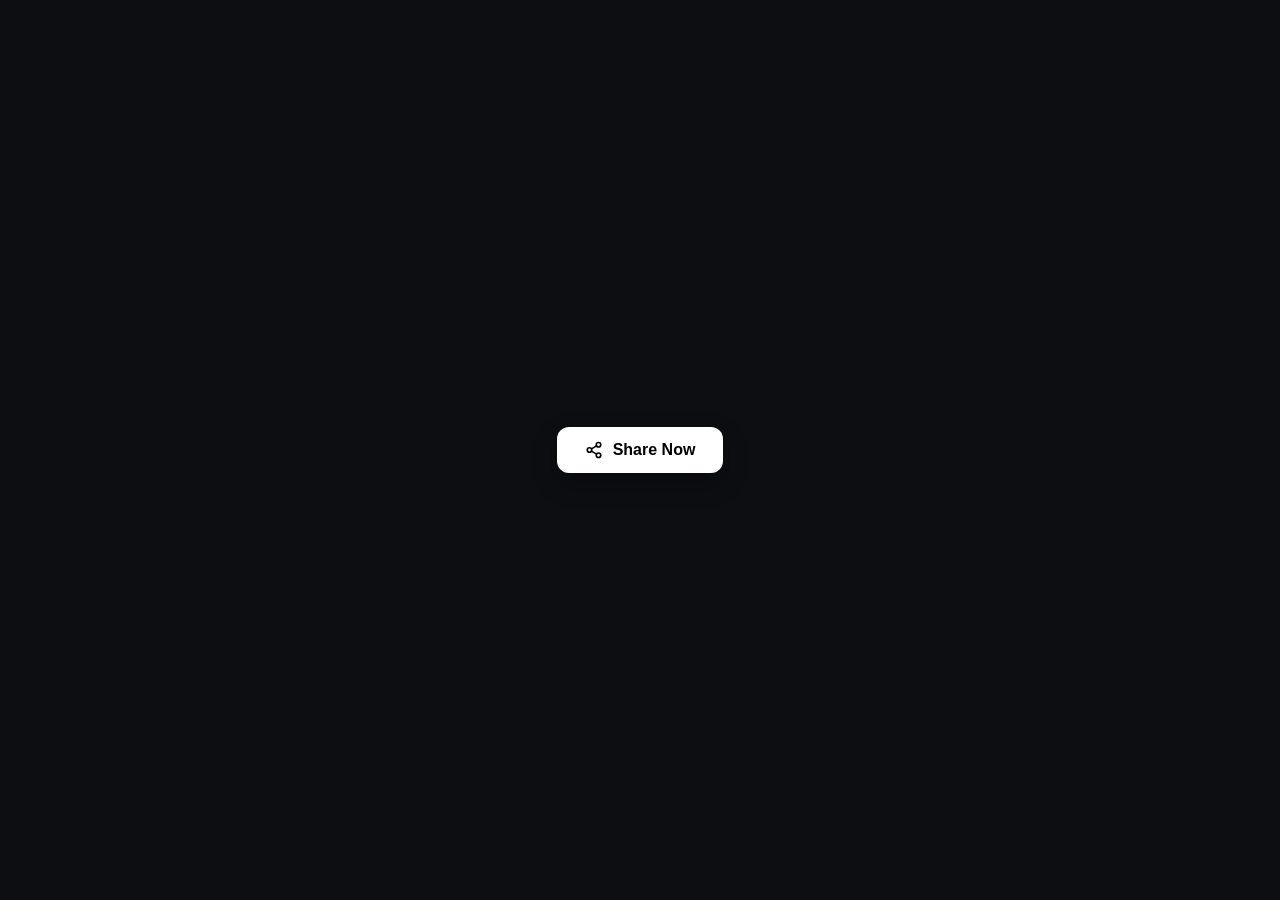
==== share.html @ e338cd95 "Create share.html" ====
<!DOCTYPE html>
<html lang="en">
<head>
    <meta charset="UTF-8">
    <meta name="viewport" content="width=device-width, initial-scale=1.0">
    <title>Share Button</title>
    <style>
        * {
            box-sizing: border-box;
            margin: 0;
            padding: 0;
        }

        body {
            display: flex;
            justify-content: center;
            align-items: center;
            min-height: 100vh;
            background-color: #0d0e12;
            font-family: -apple-system, BlinkMacSystemFont, "Segoe UI", Roboto, sans-serif;
        }

        .share-btn {
            display: inline-flex;
            align-items: center;
            justify-content: center;
            gap: 10px;
            background-color: #ffffff;
            color: #000000;
            border: none;
            padding: 14px 28px;
            font-size: 16px;
            font-weight: 600;
            border-radius: 12px;
            cursor: pointer;
            transition: all 0.2s ease;
            user-select: none;
            -webkit-user-select: none;
            touch-action: manipulation;
            box-shadow: 0 10px 25px rgba(0, 0, 0, 0.3);
        }

        .share-btn:hover {
            background-color: #f1f5f9;
            transform: translateY(-1px);
        }

        .share-btn:active {
            transform: scale(0.98);
        }

        .share-btn.copied {
            background-color: #22c55e !important;
            color: #ffffff !important;
        }

        .share-btn svg {
            width: 18px;
            height: 18px;
            fill: none;
            stroke: currentColor;
            stroke-width: 2.2;
            stroke-linecap: round;
            stroke-linejoin: round;
        }
    </style>
</head>
<body>

    <button class="share-btn" id="shareBtn">
        <svg viewBox="0 0 24 24">
            <circle cx="18" cy="5" r="3"></circle>
            <circle cx="6" cy="12" r="3"></circle>
            <circle cx="18" cy="19" r="3"></circle>
            <line x1="8.59" y1="13.51" x2="15.42" y2="17.49"></line>
            <line x1="15.41" y1="6.51" x2="8.59" y2="10.49"></line>
        </svg>
        <span id="btnText">Share Now</span>
    </button>

    <script>
        function getValidUrl() {
            try {
                const currentUrl = window.location.href;
                if (currentUrl.startsWith('http://') || currentUrl.startsWith('https://')) {
                    return currentUrl;
                }
            } catch (e) {}
            return 'https://example.com';
        }

        const shareData = {
            title: 'Mirage Innovation',
            text: 'Discover the foundation of innovation.',
            url: getValidUrl()
        };

        const shareBtn = document.getElementById('shareBtn');
        const btnText = document.getElementById('btnText');

        shareBtn.addEventListener('click', async () => {
            // Trigger Native Share Sheet (Mobile / Supported Browsers)
            if (navigator.share) {
                try {
                    await navigator.share(shareData);
                    return;
                } catch (err) {
                    if (err.name === 'AbortError') return;
                }
            }

            // Copy Fallback 1: Clipboard API
            if (navigator.clipboard && window.isSecureContext) {
                try {
                    await navigator.clipboard.writeText(`${shareData.text}\n${shareData.url}`);
                    triggerSuccess();
                    return;
                } catch (err) {}
            }

            // Copy Fallback 2: Legacy Copy Method
            try {
                const textarea = document.createElement('textarea');
                textarea.value = `${shareData.text}\n${shareData.url}`;
                textarea.style.position = 'fixed';
                textarea.style.opacity = '0';
                document.body.appendChild(textarea);
                textarea.focus();
                textarea.select();
                document.execCommand('copy');
                document.body.removeChild(textarea);
                triggerSuccess();
            } catch (err) {
                alert('Copying link failed.');
            }
        });

        function triggerSuccess() {
            const originalText = btnText.textContent;
            btnText.textContent = 'Link Copied!';
            shareBtn.classList.add('copied');
            
            setTimeout(() => {
                btnText.textContent = originalText;
                shareBtn.classList.remove('copied');
            }, 2000);
        }
    </script>

</body>
</html>
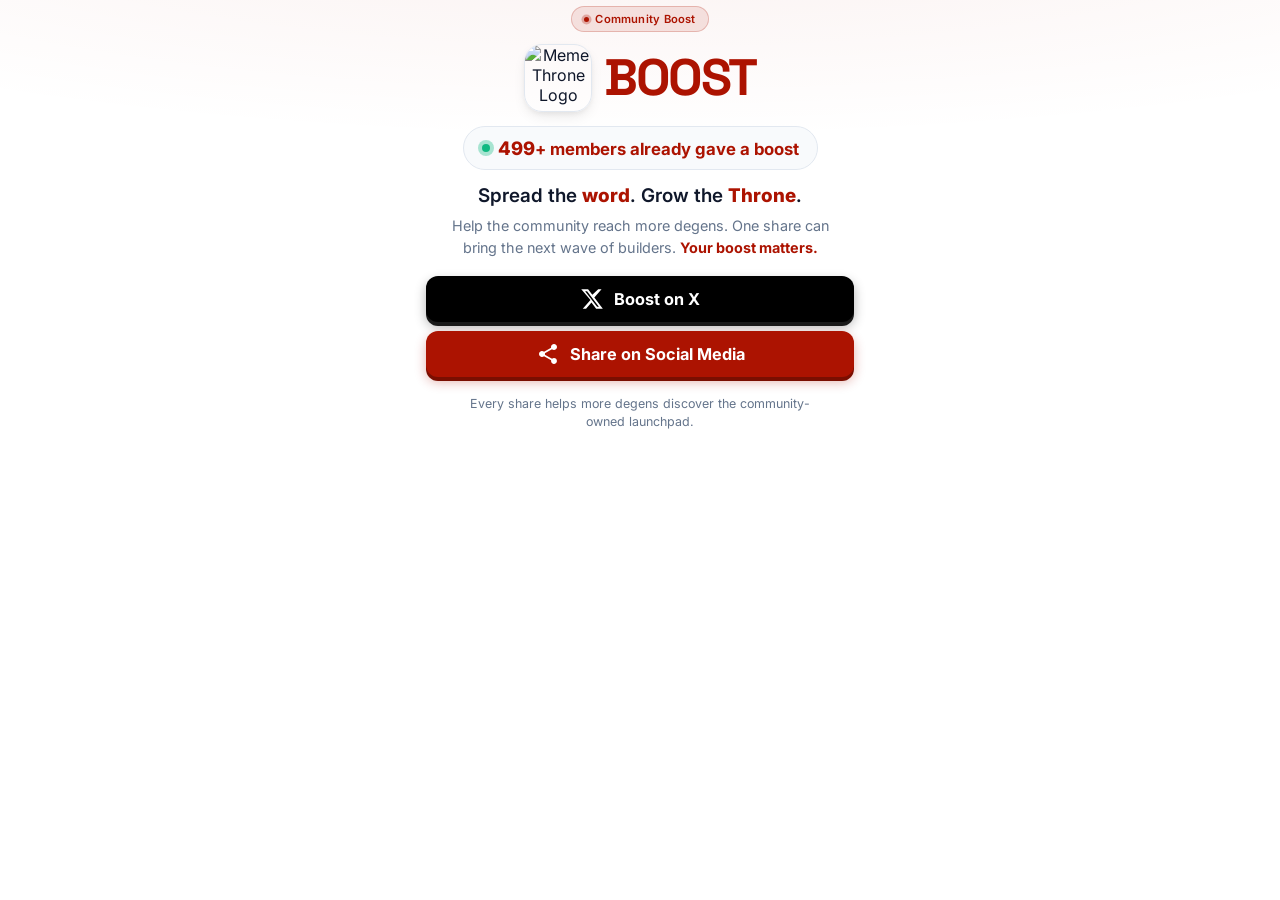
==== commit 0cdf51c0: "Update share.html" ====
--- a/share.html
+++ b/share.html
@@ -1,151 +1,458 @@
 <!DOCTYPE html>
 <html lang="en">
 <head>
-    <meta charset="UTF-8">
-    <meta name="viewport" content="width=device-width, initial-scale=1.0">
-    <title>Share Button</title>
-    <style>
-        * {
-            box-sizing: border-box;
-            margin: 0;
-            padding: 0;
-        }
-
-        body {
-            display: flex;
-            justify-content: center;
-            align-items: center;
-            min-height: 100vh;
-            background-color: #0d0e12;
-            font-family: -apple-system, BlinkMacSystemFont, "Segoe UI", Roboto, sans-serif;
-        }
-
-        .share-btn {
-            display: inline-flex;
-            align-items: center;
-            justify-content: center;
-            gap: 10px;
-            background-color: #ffffff;
-            color: #000000;
-            border: none;
-            padding: 14px 28px;
-            font-size: 16px;
-            font-weight: 600;
-            border-radius: 12px;
-            cursor: pointer;
-            transition: all 0.2s ease;
-            user-select: none;
-            -webkit-user-select: none;
-            touch-action: manipulation;
-            box-shadow: 0 10px 25px rgba(0, 0, 0, 0.3);
-        }
-
-        .share-btn:hover {
-            background-color: #f1f5f9;
-            transform: translateY(-1px);
-        }
-
-        .share-btn:active {
-            transform: scale(0.98);
-        }
-
-        .share-btn.copied {
-            background-color: #22c55e !important;
-            color: #ffffff !important;
-        }
-
-        .share-btn svg {
-            width: 18px;
-            height: 18px;
-            fill: none;
-            stroke: currentColor;
-            stroke-width: 2.2;
-            stroke-linecap: round;
-            stroke-linejoin: round;
-        }
-    </style>
+  <meta charset="UTF-8" />
+  <meta name="viewport" content="width=device-width, initial-scale=1.0" />
+  <title>Boost — Meme Throne</title>
+  <meta name="description" content="Boost Meme Throne on X and share with your network. Help the community grow." />
+
+  <link rel="preconnect" href="https://fonts.googleapis.com" />
+  <link rel="preconnect" href="https://fonts.gstatic.com" crossorigin />
+  <link href="https://fonts.googleapis.com/css2?family=Inter:wght@400;500;600;700;800;900&family=Space+Grotesk:wght@700;800&display=swap" rel="stylesheet" />
+
+  <style>
+    :root {
+      --bg: #FFFFFF;
+      --text-main: #0F172A;
+      --text-muted: #64748B;
+      --accent: #AC1301;
+      --accent-soft: rgba(172, 19, 1, 0.1);
+      --border: #E2E8F0;
+      --surface: #F8FAFC;
+
+      --font-sans: 'Inter', system-ui, -apple-system, sans-serif;
+      --font-display: 'Space Grotesk', system-ui, sans-serif;
+    }
+
+    *, *::before, *::after {
+      box-sizing: border-box;
+      margin: 0;
+      padding: 0;
+    }
+
+    html, body {
+      width: 100%;
+      min-height: 100%;
+      background: var(--bg);
+      color: var(--text-main);
+      font-family: var(--font-sans);
+      -webkit-font-smoothing: antialiased;
+      -moz-osx-font-smoothing: grayscale;
+    }
+
+    body {
+      display: flex;
+      flex-direction: column;
+      align-items: center;
+      justify-content: flex-start;
+      background-image:
+        radial-gradient(ellipse 90% 55% at 50% -25%, rgba(172, 19, 1, 0.07), transparent);
+    }
+
+    .page-wrapper {
+      width: 100%;
+      max-width: 460px;
+      padding: 0 16px 36px;
+      display: flex;
+      flex-direction: column;
+      align-items: center;
+      text-align: center;
+    }
+
+    /* Badge */
+    .badge-banner {
+      display: inline-flex;
+      align-items: center;
+      gap: 6px;
+      padding: 5px 12px;
+      background: var(--accent-soft);
+      border: 1px solid rgba(172, 19, 1, 0.22);
+      border-radius: 100px;
+      font-size: 0.7rem;
+      font-weight: 600;
+      letter-spacing: 0.02em;
+      color: #AC1301;
+      margin: 6px 0 12px 0;
+    }
+
+    .badge-banner::before {
+      content: "";
+      width: 5px;
+      height: 5px;
+      background: #AC1301;
+      border-radius: 50%;
+      box-shadow: 0 0 0 2.5px rgba(172, 19, 1, 0.28);
+    }
+
+    /* Logo + Title row */
+    .logo-title-row {
+      display: flex;
+      align-items: center;
+      justify-content: center;
+      gap: 12px;
+      margin-bottom: 14px;
+    }
+
+    .brand-logo {
+      width: 68px;
+      height: 68px;
+      object-fit: cover;
+      border-radius: 18px;
+      border: 1px solid var(--border);
+      box-shadow:
+        0 2px 4px rgba(0, 0, 0, 0.04),
+        0 6px 14px -3px rgba(0, 0, 0, 0.1);
+      flex-shrink: 0;
+    }
+
+    .page-title {
+      font-family: var(--font-display);
+      font-weight: 800;
+      font-size: clamp(2.5rem, 9vw, 3.2rem);
+      line-height: 1;
+      letter-spacing: -0.05em;
+      color: #AC1301;
+    }
+
+    /* Social proof – full line in theme color + bigger */
+    .social-proof {
+      display: flex;
+      align-items: center;
+      justify-content: center;
+      gap: 8px;
+      background: var(--surface);
+      border: 1px solid var(--border);
+      border-radius: 100px;
+      padding: 10px 18px;
+      margin-bottom: 14px;
+      font-size: 1.05rem;
+      font-weight: 700;
+      color: #AC1301;
+    }
+
+    .social-proof .count {
+      font-weight: 800;
+      font-size: 1.1em;
+    }
+
+    .social-proof .pulse {
+      position: relative;
+      width: 8px;
+      height: 8px;
+      flex-shrink: 0;
+    }
+
+    .social-proof .pulse::before {
+      content: "";
+      position: absolute;
+      inset: 0;
+      background: #10B981;
+      border-radius: 50%;
+    }
+
+    .social-proof .pulse::after {
+      content: "";
+      position: absolute;
+      inset: -4px;
+      background: #10B981;
+      border-radius: 50%;
+      opacity: 0.35;
+      animation: ping 1.6s cubic-bezier(0, 0, 0.2, 1) infinite;
+    }
+
+    @keyframes ping {
+      75%, 100% {
+        transform: scale(2.2);
+        opacity: 0;
+      }
+    }
+
+    /* Tagline */
+    .tagline {
+      font-size: clamp(1.05rem, 2.6vw, 1.18rem);
+      font-weight: 600;
+      color: var(--text-main);
+      margin-bottom: 8px;
+    }
+
+    .tagline .highlight {
+      font-weight: 800;
+      color: #AC1301;
+    }
+
+    /* Description */
+    .desc {
+      font-size: 0.9rem;
+      line-height: 1.5;
+      color: var(--text-muted);
+      margin-bottom: 18px;
+      max-width: 380px;
+    }
+
+    .desc .accent {
+      font-weight: 700;
+      color: #AC1301;
+    }
+
+    /* Buttons */
+    .cta-group {
+      width: 100%;
+      display: flex;
+      flex-direction: column;
+      gap: 9px;
+      margin-bottom: 18px;
+    }
+
+    .btn {
+      display: flex;
+      align-items: center;
+      justify-content: center;
+      gap: 10px;
+      width: 100%;
+      height: 46px;
+      padding: 0 16px;
+      border-radius: 12px;
+      font-weight: 700;
+      font-size: 1.02rem;
+      border: none;
+      cursor: pointer;
+      transition: transform 0.12s ease, box-shadow 0.12s ease, background 0.15s ease;
+      user-select: none;
+      -webkit-tap-highlight-color: transparent;
+      font-family: inherit;
+      color: #fff;
+    }
+
+    .btn svg {
+      width: 24px;
+      height: 24px;
+      fill: currentColor;
+      flex-shrink: 0;
+    }
+
+    /* Boost on X */
+    .btn-x {
+      background: #000000;
+      box-shadow:
+        0 4px 0 #1a1a1a,
+        0 5px 12px rgba(0, 0, 0, 0.3);
+    }
+
+    .btn-x:hover {
+      background: #0d0d0d;
+      transform: translateY(-1px);
+      box-shadow:
+        0 5px 0 #1a1a1a,
+        0 7px 16px rgba(0, 0, 0, 0.36);
+    }
+
+    .btn-x:active {
+      transform: translateY(3px);
+      box-shadow:
+        0 1px 0 #1a1a1a,
+        0 2px 5px rgba(0, 0, 0, 0.22);
+    }
+
+    /* Share button */
+    .btn-share {
+      background: #AC1301;
+      box-shadow:
+        0 4px 0 #7A0E01,
+        0 5px 12px rgba(172, 19, 1, 0.32);
+    }
+
+    .btn-share:hover {
+      background: #9A1101;
+      transform: translateY(-1px);
+      box-shadow:
+        0 5px 0 #7A0E01,
+        0 7px 16px rgba(172, 19, 1, 0.38);
+    }
+
+    .btn-share:active {
+      transform: translateY(3px);
+      box-shadow:
+        0 1px 0 #7A0E01,
+        0 2px 5px rgba(172, 19, 1, 0.25);
+    }
+
+    .btn-share.copied {
+      background: #16a34a !important;
+      box-shadow:
+        0 4px 0 #15803d,
+        0 5px 12px rgba(22, 163, 74, 0.35) !important;
+    }
+
+    .btn:focus-visible {
+      outline: 2px solid #AC1301;
+      outline-offset: 3px;
+    }
+
+    .note {
+      font-size: 0.78rem;
+      color: var(--text-muted);
+      line-height: 1.4;
+      max-width: 340px;
+    }
+  </style>
 </head>
 <body>
-
-    <button class="share-btn" id="shareBtn">
-        <svg viewBox="0 0 24 24">
-            <circle cx="18" cy="5" r="3"></circle>
-            <circle cx="6" cy="12" r="3"></circle>
-            <circle cx="18" cy="19" r="3"></circle>
-            <line x1="8.59" y1="13.51" x2="15.42" y2="17.49"></line>
-            <line x1="15.41" y1="6.51" x2="8.59" y2="10.49"></line>
+  <div class="page-wrapper">
+
+    <div class="badge-banner">
+      Community Boost
+    </div>
+
+    <div class="logo-title-row">
+      <img
+        src="https://blogger.googleusercontent.com/img/b/R29vZ2xl/AVvXsEgU6StuAuDT1o4in1lX-Fj8pPYZShmCUPMWACQml8z61V0W96SULxC6Ano1nWwY3uaTbj4od0EGtsvCOonv9WJniBHUMIInj4Fs37HX-KYw37GyrWPcd8YE-SrLC2rUNuUHDQMz2avGM_8uan2t32zfgCdxxA6sjtfUmKBf9ppaQhSXLX4Jfxo1QIbJlfUI/s2000/Sjsjs_20260923_175435_0000.png"
+        alt="Meme Throne Logo"
+        class="brand-logo"
+      />
+      <h1 class="page-title">BOOST</h1>
+    </div>
+
+    <!-- Full line in theme color + bigger size -->
+    <div class="social-proof">
+      <span class="pulse"></span>
+      <span><span class="count" id="member-count">0</span>+ members already gave a boost</span>
+    </div>
+
+    <p class="tagline">
+      Spread the <span class="highlight">word</span>. Grow the <span class="highlight">Throne</span>.
+    </p>
+
+    <p class="desc">
+      Help the community reach more degens.  
+      One share can bring the next wave of builders.  
+      <span class="accent">Your boost matters.</span>
+    </p>
+
+    <div class="cta-group">
+      <button class="btn btn-x" id="btn-boost-x" type="button">
+        <svg viewBox="0 0 24 24" aria-hidden="true">
+          <path d="M18.244 2.25h3.308l-7.227 8.26 8.502 11.24H16.17l-4.714-6.231-5.401 6.231H2.746l7.727-8.835L1.254 2.25H8.08l4.253 5.622L18.244 2.25zm-1.161 17.52h1.833L7.084 4.126H5.117L17.083 19.77z"/>
         </svg>
-        <span id="btnText">Share Now</span>
-    </button>
-
-    <script>
-        function getValidUrl() {
-            try {
-                const currentUrl = window.location.href;
-                if (currentUrl.startsWith('http://') || currentUrl.startsWith('https://')) {
-                    return currentUrl;
-                }
-            } catch (e) {}
-            return 'https://example.com';
+        Boost on X
+      </button>
+
+      <button class="btn btn-share" id="btn-share" type="button">
+        <svg viewBox="0 0 24 24" aria-hidden="true">
+          <path d="M18 16.08c-.76 0-1.44.3-1.96.77L8.91 12.7c.05-.23.09-.46.09-.7s-.04-.47-.09-.7l7.05-4.11c.54.5 1.25.81 2.04.81 1.66 0 3-1.34 3-3s-1.34-3-3-3-3 1.34-3 3c0 .24.04.47.09.7L8.04 9.81C7.5 9.31 6.79 9 6 9c-1.66 0-3 1.34-3 3s1.34 3 3 3c.79 0 1.5-.31 2.04-.81l7.12 4.16c-.05.21-.08.43-.08.65 0 1.61 1.31 2.92 2.92 2.92s2.92-1.31 2.92-2.92-1.31-2.92-2.92-2.92z"/>
+        </svg>
+        <span id="share-btn-text">Share on Social Media</span>
+      </button>
+    </div>
+
+    <p class="note">
+      Every share helps more degens discover the community-owned launchpad.
+    </p>
+
+  </div>
+
+  <script>
+    // ========== Animated counter ==========
+    const counterEl = document.getElementById('member-count');
+    const target = 500;
+    const duration = 1800;
+    let startTime = null;
+
+    function animateCount(timestamp) {
+      if (!startTime) startTime = timestamp;
+      const progress = Math.min((timestamp - startTime) / duration, 1);
+      const eased = 1 - Math.pow(1 - progress, 4);
+      counterEl.textContent = Math.floor(eased * target);
+      if (progress < 1) {
+        requestAnimationFrame(animateCount);
+      } else {
+        counterEl.textContent = target;
+      }
+    }
+    requestAnimationFrame(animateCount);
+
+    // ========== Shared content ==========
+    const shareText = `🚀 Join the community-owned meme coin launchpad!
+
+Meme Throne — where degens build, launch & rule together.
+
+One Vision. One Goal. One Throne.
+
+👉 https://t.me/memethrone
+🐦 https://x.com/memethrone`;
+
+    function getValidUrl() {
+      try {
+        const currentUrl = window.location.href;
+        if (currentUrl.startsWith('http://') || currentUrl.startsWith('https://')) {
+          return currentUrl;
         }
-
-        const shareData = {
-            title: 'Mirage Innovation',
-            text: 'Discover the foundation of innovation.',
-            url: getValidUrl()
-        };
-
-        const shareBtn = document.getElementById('shareBtn');
-        const btnText = document.getElementById('btnText');
-
-        shareBtn.addEventListener('click', async () => {
-            // Trigger Native Share Sheet (Mobile / Supported Browsers)
-            if (navigator.share) {
-                try {
-                    await navigator.share(shareData);
-                    return;
-                } catch (err) {
-                    if (err.name === 'AbortError') return;
-                }
-            }
-
-            // Copy Fallback 1: Clipboard API
-            if (navigator.clipboard && window.isSecureContext) {
-                try {
-                    await navigator.clipboard.writeText(`${shareData.text}\n${shareData.url}`);
-                    triggerSuccess();
-                    return;
-                } catch (err) {}
-            }
-
-            // Copy Fallback 2: Legacy Copy Method
-            try {
-                const textarea = document.createElement('textarea');
-                textarea.value = `${shareData.text}\n${shareData.url}`;
-                textarea.style.position = 'fixed';
-                textarea.style.opacity = '0';
-                document.body.appendChild(textarea);
-                textarea.focus();
-                textarea.select();
-                document.execCommand('copy');
-                document.body.removeChild(textarea);
-                triggerSuccess();
-            } catch (err) {
-                alert('Copying link failed.');
-            }
-        });
-
-        function triggerSuccess() {
-            const originalText = btnText.textContent;
-            btnText.textContent = 'Link Copied!';
-            shareBtn.classList.add('copied');
-            
-            setTimeout(() => {
-                btnText.textContent = originalText;
-                shareBtn.classList.remove('copied');
-            }, 2000);
+      } catch (e) {}
+      return 'https://x.com/memethrone';
+    }
+
+    const shareData = {
+      title: 'Meme Throne — Community Meme Coin Launchpad',
+      text: shareText,
+      url: getValidUrl()
+    };
+
+    // ========== Boost on X ==========
+    document.getElementById('btn-boost-x').addEventListener('click', function () {
+      const tweetUrl = `https://twitter.com/intent/tweet?text=${encodeURIComponent(shareText)}`;
+      window.open(tweetUrl, '_blank', 'noopener,noreferrer');
+    });
+
+    // ========== Share on Social Media (reference logic) ==========
+    const shareBtn = document.getElementById('btn-share');
+    const shareBtnText = document.getElementById('share-btn-text');
+
+    shareBtn.addEventListener('click', async () => {
+      // 1. Native Web Share API
+      if (navigator.share) {
+        try {
+          await navigator.share(shareData);
+          return;
+        } catch (err) {
+          if (err.name === 'AbortError') return;
         }
-    </script>
-
+      }
+
+      // 2. Clipboard API fallback
+      if (navigator.clipboard && window.isSecureContext) {
+        try {
+          await navigator.clipboard.writeText(`\( {shareData.text}\n \){shareData.url}`);
+          triggerSuccess();
+          return;
+        } catch (err) {}
+      }
+
+      // 3. Legacy copy fallback
+      try {
+        const textarea = document.createElement('textarea');
+        textarea.value = `\( {shareData.text}\n \){shareData.url}`;
+        textarea.style.position = 'fixed';
+        textarea.style.opacity = '0';
+        document.body.appendChild(textarea);
+        textarea.focus();
+        textarea.select();
+        document.execCommand('copy');
+        document.body.removeChild(textarea);
+        triggerSuccess();
+      } catch (err) {
+        alert('Copying link failed.');
+      }
+    });
+
+    function triggerSuccess() {
+      const originalText = shareBtnText.textContent;
+      shareBtnText.textContent = 'Link Copied!';
+      shareBtn.classList.add('copied');
+
+      setTimeout(() => {
+        shareBtnText.textContent = originalText;
+        shareBtn.classList.remove('copied');
+      }, 2000);
+    }
+  </script>
 </body>
 </html>
